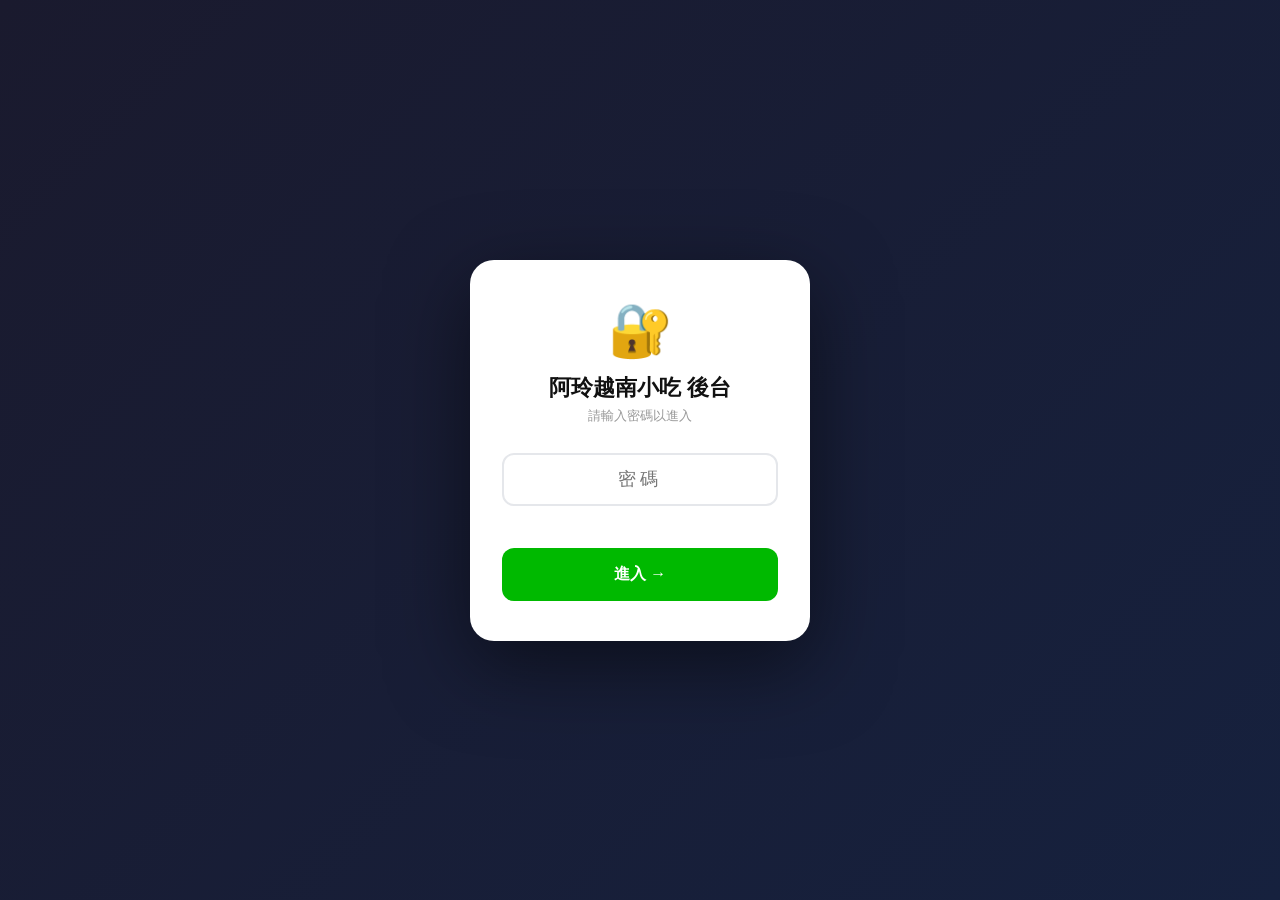
==== orders.html @ bf2a2c9a "Initial commit" ====
<!DOCTYPE html>
<html lang="zh-TW">

<head>
  <meta charset="UTF-8" />
  <meta name="viewport" content="width=device-width, initial-scale=1.0" />
  <title>阿玲越南小吃 Dashboard</title>
  <style>
    :root {
      --primary: #00b900;
      --brand-yellow: #ffcc00;
      --brand-red: #d32f2f;
      --bg: #f0f2f5;
      --card: #ffffff;
      --muted: #6b7280;
      --border: #e5e7eb;
    }

    * {
      box-sizing: border-box;
    }

    body {
      margin: 0;
      font-family: -apple-system, sans-serif;
      background: var(--bg);
    }

    .app {
      height: 100vh;
      display: flex;
      flex-direction: column;
    }

    .topbar {
      display: flex;
      align-items: center;
      justify-content: space-between;
      gap: 12px;
      padding: 14px 16px;
      background: var(--card);
      border-bottom: 1px solid #eee;
    }

    .brand {
      display: flex;
      align-items: baseline;
      gap: 10px;
    }

    .brand-title {
      font-weight: 1000;
      font-size: 22px;
    }

    .brand-sub {
      color: var(--muted);
      font-size: 15px;
      font-weight: 800;
    }

    .tabs {
      display: flex;
      gap: 10px;
      align-items: center;
    }

    .tab {
      border: 1px solid var(--border);
      background: #fff;
      padding: 12px 18px;
      border-radius: 999px;
      font-weight: 1000;
      cursor: pointer;
      font-size: 16px;
    }

    .tab.active {
      border-color: var(--primary);
      color: var(--primary);
      border-width: 2px;
    }

    .mini-btn {
      border: 1px solid var(--border);
      background: #fff;
      color: #111827;
      border-radius: 999px;
      padding: 10px 14px;
      font-size: 14px;
      font-weight: 1000;
      cursor: pointer;
      white-space: nowrap;
    }

    .status-pill {
      padding: 10px 14px;
      border-radius: 999px;
      background: #f3f4f6;
      font-size: 15px;
      color: #111827;
      white-space: nowrap;
      font-weight: 900;
    }

    .content {
      flex: 1;
      min-height: 0;
      padding: 14px 16px;
    }

    .split {
      display: grid;
      grid-template-columns: 1fr 1fr;
      gap: 14px;
      height: 100%;
    }

    .panel {
      background: var(--card);
      border: 1px solid #eee;
      border-radius: 16px;
      display: flex;
      flex-direction: column;
      min-height: 0;
      overflow: hidden;
    }

    .panel-header {
      padding: 16px 18px;
      border-bottom: 1px solid #eee;
      display: flex;
      justify-content: space-between;
      align-items: center;
    }

    .panel-title {
      font-weight: 1100;
      font-size: 20px;
    }

    .panel-sub {
      color: var(--muted);
      font-size: 14px;
      font-weight: 900;
      margin-top: 4px;
    }

    .panel-body {
      padding: 12px;
      overflow: auto;
      min-height: 0;
      display: flex;
      flex-direction: column;
      gap: 12px;
    }

    .badge {
      display: inline-flex;
      align-items: center;
      padding: 6px 12px;
      border-radius: 999px;
      font-size: 14px;
      font-weight: 1100;
      background: #f3f4f6;
      color: #111827;
    }

    .badge.new {
      background: rgba(211, 47, 47, 0.12);
      color: var(--brand-red);
    }

    .badge.wait {
      background: rgba(255, 204, 0, 0.18);
      color: #7a5a00;
    }

    .badge.done {
      background: rgba(0, 185, 0, 0.12);
      color: var(--primary);
    }

    .tile {
      border: 1px solid var(--border);
      border-radius: 16px;
      padding: 16px;
      display: grid;
      grid-template-columns: 1fr auto;
      gap: 14px;
      cursor: pointer;
      background: #fff;
    }

    .tile.new {
      border-color: rgba(211, 47, 47, 0.35);
      box-shadow: 0 0 0 3px rgba(211, 47, 47, 0.08) inset;
    }

    .tile-top {
      display: flex;
      flex-wrap: wrap;
      gap: 10px 12px;
      align-items: baseline;
    }

    .tile-customer {
      font-weight: 1100;
      font-size: 18px;
    }

    .tile-meta {
      color: var(--muted);
      font-size: 14px;
      font-weight: 900;
    }

    .tile-items {
      margin-top: 8px;
      color: #111827;
      font-size: 16px;
      line-height: 1.45;
      display: -webkit-box;
      -webkit-line-clamp: 2;
      -webkit-box-orient: vertical;
      overflow: hidden;
      white-space: pre-line;
    }

    .tile-actions {
      display: flex;
      flex-direction: column;
      gap: 10px;
      justify-content: center;
      min-width: 180px;
    }

    .btn {
      border: none;
      padding: 16px;
      border-radius: 14px;
      font-weight: 1100;
      font-size: 18px;
      cursor: pointer;
      transition: transform 0.05s ease, opacity 0.2s ease;
    }

    .btn:active {
      transform: scale(0.99);
    }

    .btn-primary {
      background: var(--primary);
      color: #fff;
    }

    .btn-yellow {
      background: var(--brand-yellow);
      color: #1f2937;
    }

    .btn-danger {
      background: var(--brand-red);
      color: #fff;
    }

    .btn-ghost {
      background: #f3f4f6;
      color: #111827;
    }

    .btn-block {
      width: 100%;
    }

    /* Fullscreen new order alert */
    .new-alert {
      position: fixed;
      inset: 0;
      z-index: 2000;
      display: none;
      align-items: center;
      justify-content: center;
      background: linear-gradient(135deg, rgba(211, 47, 47, 0.97), rgba(255, 204, 0, 0.92));
      padding: 20px;
      text-align: center;
    }

    .new-alert-box {
      width: min(680px, 96vw);
      background: rgba(255, 255, 255, 0.92);
      border: 2px solid rgba(255, 255, 255, 0.55);
      border-radius: 22px;
      padding: 22px;
      box-shadow: 0 20px 60px rgba(0, 0, 0, 0.3);
    }

    .new-alert-title {
      font-size: 34px;
      font-weight: 1200;
      margin: 0;
      color: #111827;
    }

    .new-alert-sub {
      margin-top: 10px;
      color: #111827;
      font-weight: 1000;
      font-size: 14px;
      opacity: 0.75;
    }

    .new-alert-actions {
      margin-top: 16px;
      display: grid;
      grid-template-columns: 1fr;
      gap: 10px;
    }

    /* Modal */
    .modal {
      display: none;
      position: fixed;
      inset: 0;
      background: rgba(0, 0, 0, 0.6);
      z-index: 2100;
      justify-content: center;
      align-items: center;
      padding: 20px;
    }

    .modal-content {
      background: #fff;
      border-radius: 20px;
      width: min(860px, 96vw);
      max-height: 88vh;
      overflow: auto;
      padding: 24px;
    }

    .modal-title {
      display: flex;
      justify-content: space-between;
      align-items: center;
      gap: 12px;
    }

    .modal-title h3 {
      margin: 0;
      font-weight: 1100;
      font-size: 28px;
    }

    .modal-close {
      cursor: pointer;
      font-weight: 1200;
      font-size: 26px;
      padding: 10px 18px;
      border-radius: 12px;
      background: #f3f4f6;
    }

    .detail-grid {
      display: grid;
      grid-template-columns: 1fr 1fr;
      gap: 14px;
      margin-top: 18px;
    }

    .detail-box {
      border: 1px solid var(--border);
      border-radius: 14px;
      padding: 16px;
      background: #fff;
    }

    .detail-label {
      color: var(--muted);
      font-size: 16px;
      font-weight: 1100;
    }

    .detail-value {
      margin-top: 10px;
      font-size: 24px;
      font-weight: 1100;
      color: #111827;
    }

    .mono {
      font-family: ui-monospace, SFMono-Regular, Menlo, Monaco, Consolas, "Liberation Mono", "Courier New", monospace;
      font-weight: 1000;
      font-size: 26px;
    }

    .detail-content {
      margin-top: 18px;
      border: 1px solid var(--border);
      border-radius: 16px;
      padding: 18px;
      background: #fff;
      white-space: pre-line;
      line-height: 1.6;
      font-size: 22px;
    }

    .detail-lines {
      display: flex;
      flex-direction: column;
      gap: 12px;
    }

    .detail-line {
      padding: 16px 16px;
      border: 1px solid rgba(229, 231, 235, 0.9);
      border-radius: 14px;
      background: #fff;
      white-space: pre-wrap;
      line-height: 1.6;
      font-size: 24px;
    }

    .detail-line.primary {
      border-color: rgba(0, 185, 0, 0.25);
      background: rgba(0, 185, 0, 0.05);
      font-weight: 1100;
    }

    .detail-line.sub {
      border-color: rgba(211, 47, 47, 0.18);
      background: rgba(211, 47, 47, 0.03);
      padding-left: 14px;
    }

    .modal-actions {
      margin-top: 12px;
      display: grid;
      grid-template-columns: 1fr 1fr 1fr;
      gap: 10px;
    }

    .modal-actions.two {
      grid-template-columns: 1fr 1fr;
    }

    .checkbox-grid {
      display: grid;
      grid-template-columns: repeat(3, 1fr);
      gap: 16px;
      margin-top: 16px;
    }

    .checkbox-label {
      display: flex;
      align-items: center;
      gap: 12px;
      font-size: 22px;
      cursor: pointer;
      color: #111827;
      font-weight: 1000;
    }

    .checkbox-label input {
      width: 32px;
      height: 32px;
      margin: 0;
      cursor: pointer;
      accent-color: var(--primary);
    }

    @media (max-width: 960px) {
      .split {
        grid-template-columns: 1fr;
      }

      .tile-actions {
        min-width: 140px;
      }
    }
  </style>
</head>

<body>

  <!-- ====== LOGIN OVERLAY ====== -->
  <div id="auth-overlay"
    style="display:none; position:fixed; inset:0; background:linear-gradient(135deg,#1a1a2e 0%,#16213e 100%); z-index:99999; align-items:center; justify-content:center;">
    <div
      style="background:#fff; border-radius:24px; padding:40px 32px; width:90%; max-width:340px; text-align:center; box-shadow:0 24px 80px rgba(0,0,0,0.5);">
      <div style="font-size:52px; margin-bottom:12px;">🔐</div>
      <div style="font-size:22px; font-weight:900; color:#111; margin-bottom:4px;">阿玲越南小吃 後台</div>
      <div style="font-size:13px; color:#999; margin-bottom:28px;">請輸入密碼以進入</div>
      <input type="password" id="auth-pw-input" placeholder="密碼"
        style="width:100%; padding:14px; border:2px solid #e5e7eb; border-radius:12px; font-size:18px; text-align:center; outline:none; font-family:inherit; box-sizing:border-box; letter-spacing:4px;"
        onkeydown="if(event.key==='Enter') doLogin()">
      <div id="auth-error" style="color:#d32f2f; font-size:13px; font-weight:800; margin-top:10px; min-height:18px;">
      </div>
      <button onclick="doLogin()" id="auth-login-btn"
        style="width:100%; margin-top:14px; background:var(--primary); color:white; border:none; padding:16px; border-radius:12px; font-size:16px; font-weight:900; cursor:pointer; transition:opacity 0.2s;">
        進入 →
      </button>
    </div>
  </div>

  <!-- ====== SETTINGS MODAL ====== -->
  <div id="settings-modal"
    style="display:none; position:fixed; inset:0; background:rgba(0,0,0,0.6); z-index:9998; align-items:center; justify-content:center;">
    <div
      style="background:#fff; border-radius:20px; padding:28px; width:90%; max-width:400px; box-shadow:0 12px 40px rgba(0,0,0,0.3);">
      <div style="display:flex; justify-content:space-between; align-items:center; margin-bottom:20px;">
        <span style="font-size:18px; font-weight:900;">⚙️ 設定</span>
        <span onclick="closeSettings()" style="cursor:pointer; font-size:22px; color:#999;">✕</span>
      </div>

      <!-- Change Password -->
      <div style="background:#f9fafb; border-radius:14px; padding:16px; margin-bottom:14px;">
        <div style="font-weight:900; font-size:15px; margin-bottom:12px;">🔑 更換密碼</div>
        <input type="password" id="chpw-current" placeholder="目前密碼"
          style="width:100%; padding:10px; border:1px solid #ddd; border-radius:8px; margin-bottom:8px; font-size:14px; box-sizing:border-box; font-family:inherit;">
        <input type="password" id="chpw-new" placeholder="新密碼"
          style="width:100%; padding:10px; border:1px solid #ddd; border-radius:8px; margin-bottom:8px; font-size:14px; box-sizing:border-box; font-family:inherit;">
        <input type="password" id="chpw-confirm" placeholder="確認新密碼"
          style="width:100%; padding:10px; border:1px solid #ddd; border-radius:8px; margin-bottom:8px; font-size:14px; box-sizing:border-box; font-family:inherit;">
        <div id="chpw-msg" style="font-size:13px; font-weight:800; min-height:16px; margin-bottom:8px;"></div>
        <button onclick="doChangePassword()"
          style="width:100%; padding:10px; background:var(--primary); color:#fff; border:none; border-radius:8px; font-weight:900; cursor:pointer; font-size:14px;">儲存新密碼</button>
      </div>

      <!-- Temp Link -->
      <div style="background:#f9fafb; border-radius:14px; padding:16px;">
        <div style="font-weight:900; font-size:15px; margin-bottom:12px;">🔗 生成臨時連結</div>
        <div style="display:flex; gap:8px; margin-bottom:8px;">
          <select id="templink-hours"
            style="flex:1; padding:10px; border:1px solid #ddd; border-radius:8px; font-size:14px; font-family:inherit;">
            <option value="2">2 小時</option>
            <option value="6">6 小時</option>
            <option value="24" selected>24 小時</option>
            <option value="72">3 天</option>
            <option value="168">7 天</option>
          </select>
          <button onclick="doCreateTempLink()"
            style="padding:10px 16px; background:#3b82f6; color:#fff; border:none; border-radius:8px; font-weight:900; cursor:pointer; font-size:14px;">生成</button>
        </div>
        <div id="templink-result"
          style="font-size:12px; word-break:break-all; background:#eff6ff; padding:10px; border-radius:8px; display:none;">
          <div style="font-weight:900; margin-bottom:4px; color:#1d4ed8;">临時連結（點擊復製）：</div>
          <div id="templink-url" style="color:#1e40af; cursor:pointer; text-decoration:underline;"
            onclick="copyTempLink()"></div>
          <div id="templink-expiry" style="color:#6b7280; margin-top:4px;"></div>
        </div>
      </div>

      <button onclick="doLogout()"
        style="width:100%; margin-top:14px; padding:10px; background:#fee2e2; color:#d32f2f; border:none; border-radius:10px; font-weight:900; cursor:pointer; font-size:14px;">🚪
        登出</button>
    </div>
  </div>
  <div class="app">
    <div class="topbar">
      <div class="brand">
        <div class="brand-title">🍱 阿玲越南小吃</div>
        <div class="brand-sub">Live orders</div>
      </div>
      <div class="tabs">
        <button class="tab active" id="tab-live" onclick="switchTab('live')">Live</button>
        <button class="tab" id="tab-history" onclick="switchTab('history')">歷史訂單</button>
        <button class="tab" id="tab-menu" onclick="switchTab('menu')" style="color: var(--brand-red);">菜單管理</button>
        <button class="mini-btn" onclick="testSound()">Test Sound</button>
        <button class="mini-btn" onclick="openSettings()" style="background:#f3f4f6;">⚙️</button>
      </div>
    </div>

    <div class="content" id="view-live">
      <div class="split">
        <div class="panel">
          <div class="panel-header">
            <div>
              <div class="panel-title">準備中</div>
              <div class="panel-sub">按取餐時間排序</div>
            </div>
            <div class="badge wait" id="count-left">0</div>
          </div>
          <div class="panel-body" id="list-left">
            <div style="text-align:center; padding: 22px; color:#999;">載入中...</div>
          </div>
        </div>

        <div class="panel">
          <div class="panel-header">
            <div>
              <div class="panel-title">待領取</div>
              <div class="panel-sub">已完成</div>
            </div>
            <div class="badge done" id="count-right">0</div>
          </div>
          <div class="panel-body" id="list-right">
            <div style="text-align:center; padding: 22px; color:#999;">無</div>
          </div>
        </div>
      </div>
    </div>

    <div class="content" id="view-history" style="display:none;">
      <div class="panel" style="height: 100%;">
        <div class="panel-header">
          <div>
            <div class="panel-title">歷史訂單</div>
            <div class="panel-sub">按日期</div>
          </div>
        </div>
        <div class="panel-body" id="list-history">
          <div style="text-align:center; padding: 22px; color:#999;">載入中...</div>
        </div>
      </div>
    </div>

    <!-- Menu Editor View -->
    <div class="content" id="view-menu" style="display:none;">
      <div class="split" style="grid-template-columns: 280px 1fr;">
        <div class="panel">
          <div class="panel-header">
            <div>
              <div class="panel-title">菜單分類</div>
              <div class="panel-sub">選擇以編輯價格</div>
            </div>
            <button class="mini-btn" onclick="loadMenuData()">重整</button>
          </div>
          <div class="panel-body" id="menu-categories" style="padding: 0; background: #fff;">
            <!-- Categories rendered here -->
          </div>
        </div>

        <div class="panel">
          <div class="panel-header">
            <div>
              <div class="panel-title" id="menu-editor-title">分類項目</div>
              <div class="panel-sub">編輯價格 (留白表示隱藏)</div>
            </div>
            <div>
              <button class="btn btn-yellow" style="padding: 8px 16px; font-size: 14px;" onclick="addNewMenuItem()">+
                新增項目</button>
              <button class="btn btn-primary" style="padding: 8px 16px; font-size: 14px; margin-left: 8px;"
                onclick="saveMenuData()">儲存變更</button>
            </div>
          </div>
          <div class="panel-body" id="menu-editor-body" style="background: #f9fafb;">
            <div style="text-align:center; padding: 22px; color:#999;">請先從左側選擇分類</div>
          </div>
        </div>
      </div>
    </div>
  </div>

  <!-- Fullscreen new order alert -->
  <div class="new-alert" id="new-alert">
    <div class="new-alert-box">
      <h1 class="new-alert-title" id="new-alert-title">1 單 新訂單</h1>
      <div class="new-alert-sub">點擊 “Review 訂單” 查看詳細並接單</div>
      <div class="new-alert-actions">
        <button class="btn btn-primary btn-block" onclick="reviewNextNewOrder()">Review 訂單</button>
        <button class="btn btn-ghost btn-block" onclick="dismissNewAlert()">稍後</button>
      </div>
    </div>
  </div>

  <!-- Review modal -->
  <div id="reviewModal" class="modal">
    <div class="modal-content">
      <div class="modal-title">
        <h3 style="display:flex; align-items:center;">Review 訂單</h3>
        <div class="modal-close" onclick="closeModal()">✕</div>
      </div>

      <div class="detail-grid">
        <div class="detail-box">
          <div class="detail-label">訂單 / Order</div>
          <div class="detail-value mono" id="review-order-key">-</div>
        </div>
        <div class="detail-box">
          <div class="detail-label">LINE 顧客 / Buyer</div>
          <div class="detail-value" id="review-customer">-</div>
        </div>
        <div class="detail-box">
          <div class="detail-label">取餐時間</div>
          <div class="detail-value" id="review-pickup">-</div>
        </div>
        <div class="detail-box">
          <div class="detail-label">剩餘時間</div>
          <div class="detail-value" id="review-eta" style="color: var(--brand-red);">-</div>
        </div>
        <div class="detail-box">
          <div class="detail-label">狀態</div>
          <div class="detail-value" id="review-status">-</div>
        </div>
      </div>

      <div class="detail-content" id="review-content">-</div>

      <div class="modal-actions" id="review-actions">
        <button class="btn btn-primary" onclick="reviewAccept(this)">接單</button>
        <button class="btn btn-yellow" onclick="reviewOpenChange()">需要更改</button>
        <button class="btn btn-danger" onclick="reviewOpenReject()">無法接單</button>
      </div>

      <div class="modal-actions" id="review-actions-accepted" style="display:none;">
        <button class="btn btn-primary" onclick="markReadyFromReview(this)">準備好了</button>
        <button class="btn btn-danger"
          onclick="if(confirm('您確定要取消此訂單嗎？不會通知客戶。')){ updateStatus(reviewingOrder.key, 'REJECTED', { reason: '取消並不回復客戶' }, this).then(() => closeModal()); }">取消訂單</button>
        <button class="btn btn-ghost" onclick="closeModal()">關閉</button>
      </div>

      <div class="modal-actions" id="review-actions-done" style="display:none;">
        <button class="btn btn-primary"
          onclick="updateStatus(reviewingOrder.key, 'PICKED_UP', {}, this).then(() => closeModal());">已取餐</button>
        <button class="btn btn-danger"
          onclick="if(confirm('您確定要取消此訂單嗎？不會通知客戶。')){ updateStatus(reviewingOrder.key, 'REJECTED', { reason: '取消並不回復客戶' }, this).then(() => closeModal()); }">取消訂單</button>
        <button class="btn btn-ghost" onclick="closeModal()">關閉</button>
      </div>

      <div class="modal-actions" id="review-actions-waiting" style="display:none;">
        <button class="btn btn-primary" onclick="reviewAccept(this)">接單</button>
        <button class="btn btn-danger" onclick="reviewForceCancel(this)">取消訂單</button>
        <button class="btn btn-ghost" onclick="closeModal()">關閉</button>
      </div>
    </div>
  </div>

  <!-- Change modal -->
  <div id="changeModal" class="modal">
    <div class="modal-content">
      <div class="modal-title">
        <h3>需要更改</h3>
        <div class="modal-close" onclick="closeModal()">✕</div>
      </div>
      <label style="display:block; margin-top: 10px; font-weight: 1100; font-size: 20px;">原因 / 建議:</label>
      <select id="change-reason"
        style="width:100%; padding: 16px; margin-top: 10px; border-radius: 12px; border: 1px solid var(--border); font-size: 22px;"
        onchange="onChangeReasonChange()">
        <option value="時間需調整">時間太趕，需延後</option>
        <option value="口味售完">該口味已售完</option>
      </select>
      <textarea id="change-note" rows="3" placeholder="建議時間 (例如: 11:00)"
        style="width:100%; padding: 16px; margin-top: 16px; border-radius: 12px; border: 1px solid var(--border); font-size: 22px;"></textarea>

      <div id="change-items-div" style="display: none;">
        <div style="margin-top: 16px; font-weight: 1000; font-size: 18px; margin-bottom: 12px;">選擇已售完或缺貨的品項 :</div>

        <div style="font-weight: 900; font-size: 16px; margin-bottom: 8px; color: #555;">🍞 麵包 / 餅皮</div>
        <div class="checkbox-grid" style="margin-top: 0; margin-bottom: 16px;">
          <label class="checkbox-label"><input type="checkbox" value="吐司" class="sold-item"> 吐司</label>
          <label class="checkbox-label"><input type="checkbox" value="漢堡" class="sold-item"> 漢堡</label>
          <label class="checkbox-label"><input type="checkbox" value="滿福堡" class="sold-item"> 滿福堡</label>
          <label class="checkbox-label"><input type="checkbox" value="乳酪堡" class="sold-item"> 乳酪堡</label>
          <label class="checkbox-label"><input type="checkbox" value="可頌" class="sold-item"> 可頌</label>
          <label class="checkbox-label"><input type="checkbox" value="厚片" class="sold-item"> 厚片</label>
          <label class="checkbox-label"><input type="checkbox" value="蛋餅" class="sold-item"> 蛋餅</label>
          <label class="checkbox-label"><input type="checkbox" value="蔥抓餅" class="sold-item"> 蔥抓餅</label>
        </div>

        <div style="font-weight: 900; font-size: 16px; margin-bottom: 8px; color: #555;">🥩 主食 / 肉類</div>
        <div class="checkbox-grid" style="margin-top: 0; margin-bottom: 16px;">
          <label class="checkbox-label"><input type="checkbox" value="煎蛋" class="sold-item"> 煎蛋</label>
          <label class="checkbox-label"><input type="checkbox" value="火腿" class="sold-item"> 火腿</label>
          <label class="checkbox-label"><input type="checkbox" value="香雞" class="sold-item"> 香雞</label>
          <label class="checkbox-label"><input type="checkbox" value="培根" class="sold-item"> 培根</label>
          <label class="checkbox-label"><input type="checkbox" value="豬排" class="sold-item"> 豬排</label>
          <label class="checkbox-label"><input type="checkbox" value="厚牛" class="sold-item"> 厚牛</label>
          <label class="checkbox-label"><input type="checkbox" value="卡拉雞" class="sold-item"> 卡拉雞</label>
        </div>

        <div style="font-weight: 900; font-size: 16px; margin-bottom: 8px; color: #555;">🍝 麵類 / 飯類 / 沙拉</div>
        <div class="checkbox-grid" style="margin-top: 0; margin-bottom: 16px;">
          <label class="checkbox-label"><input type="checkbox" value="義大利麵" class="sold-item"> 義大利麵</label>
          <label class="checkbox-label"><input type="checkbox" value="燉飯" class="sold-item"> 燉飯</label>
          <label class="checkbox-label"><input type="checkbox" value="蛋包飯" class="sold-item"> 蛋包飯</label>
          <label class="checkbox-label"><input type="checkbox" value="炒泡麵" class="sold-item"> 炒泡麵</label>
          <label class="checkbox-label"><input type="checkbox" value="沙拉" class="sold-item"> 沙拉</label>
          <label class="checkbox-label"><input type="checkbox" value="鬆餅" class="sold-item"> 鬆餅</label>
        </div>

        <div style="font-weight: 900; font-size: 16px; margin-bottom: 8px; color: #555;">🥤 飲品 & 加料</div>
        <div class="checkbox-grid" style="margin-top: 0;">
          <label class="checkbox-label"><input type="checkbox" value="起司" class="sold-item"> 起司</label>
          <label class="checkbox-label"><input type="checkbox" value="豆漿" class="sold-item"> 豆漿</label>
          <label class="checkbox-label"><input type="checkbox" value="紅茶" class="sold-item"> 紅茶</label>
          <label class="checkbox-label"><input type="checkbox" value="咖啡" class="sold-item"> 咖啡</label>
          <label class="checkbox-label"><input type="checkbox" value="奶茶" class="sold-item"> 奶茶</label>
          <label class="checkbox-label"><input type="checkbox" value="果醬" class="sold-item"> 果醬</label>
        </div>
      </div>

      <div class="modal-actions two" style="margin-top: 16px;">
        <button class="btn btn-yellow" onclick="confirmAction('CHANGE', this)">傳送建議</button>
        <button class="btn btn-ghost" onclick="closeModal()">取消</button>
      </div>
    </div>
  </div>

  <!-- Reject modal -->
  <div id="rejectModal" class="modal">
    <div class="modal-content">
      <div class="modal-title">
        <h3>無法接單</h3>
        <div class="modal-close" onclick="closeModal()">✕</div>
      </div>
      <select id="reject-reason"
        style="width:100%; padding: 16px; margin-top: 16px; border-radius: 12px; border: 1px solid var(--border); font-size: 22px;">
        <option value="今日已售完">今日已售完</option>
        <option value="訂單過多">訂單過多，暫不接單</option>
        <option value="已過營業時間">已過營業時間</option>
        <option value="取消並不回復客戶">取消並不回復客戶</option>
      </select>
      <div class="modal-actions two">
        <button class="btn btn-danger" onclick="confirmAction('REJECT', this)">確認拒絕</button>
        <button class="btn btn-ghost" onclick="closeModal()">取消</button>
      </div>
    </div>
  </div>

  <script>
    const WORKER_BASE = "https://alinh.thuanmnc.workers.dev";

    // ====== AUTH ======
    async function checkAuth() {
      const overlay = document.getElementById("auth-overlay");
      const errEl = document.getElementById("auth-error");
      overlay.style.display = "flex";

      // 1. Check URL temp token
      const urlParams = new URLSearchParams(window.location.search);
      const token = urlParams.get("t");
      if (token) {
        try {
          const res = await fetch(`${WORKER_BASE}/api/auth/templink?t=${encodeURIComponent(token)}&_t=${Date.now()}`);
          const data = await res.json();
          if (data.ok) {
            grantAccess();
            return;
          } else {
            // Link expired or invalid - FORCE LOGOUT
            sessionStorage.removeItem("brunch_auth");
            errEl.innerText = "此臨時連結已過期或無效";
            setTimeout(() => document.getElementById("auth-pw-input").focus(), 100);
            return;
          }
        } catch (e) {
          console.error("Auth check failed", e);
        }
      }

      // 2. Check sessionStorage (already logged in this tab)
      if (sessionStorage.getItem("brunch_auth") === "1") {
        grantAccess();
        return;
      }

      // Show login overlay
      setTimeout(() => document.getElementById("auth-pw-input").focus(), 100);
    }

    function grantAccess() {
      sessionStorage.setItem("brunch_auth", "1");
      const overlay = document.getElementById("auth-overlay");
      overlay.style.display = "none";
    }

    async function doLogin() {
      const pw = document.getElementById("auth-pw-input").value;
      const errEl = document.getElementById("auth-error");
      const btn = document.getElementById("auth-login-btn");
      if (!pw) { errEl.innerText = "請輸入密碼"; return; }
      btn.innerText = "驗證中..."; btn.disabled = true;
      try {
        const res = await fetch(`${WORKER_BASE}/api/auth`, {
          method: "POST", headers: { "Content-Type": "application/json" },
          body: JSON.stringify({ password: pw })
        });
        const data = await res.json();
        if (data.ok) { grantAccess(); }
        else { errEl.innerText = "密碼錯誤，請重試"; document.getElementById("auth-pw-input").value = ""; }
      } catch (e) { errEl.innerText = "網路錯誤，請重試"; }
      btn.innerText = "進入 →"; btn.disabled = false;
    }

    function doLogout() {
      sessionStorage.removeItem("brunch_auth");
      window.location.reload();
    }

    function openSettings() {
      const m = document.getElementById("settings-modal");
      m.style.display = "flex";
      // Reset fields
      ["chpw-current", "chpw-new", "chpw-confirm"].forEach(id => document.getElementById(id).value = "");
      document.getElementById("chpw-msg").innerText = "";
      document.getElementById("templink-result").style.display = "none";
    }
    function closeSettings() { document.getElementById("settings-modal").style.display = "none"; }

    async function doChangePassword() {
      const current = document.getElementById("chpw-current").value;
      const newPw = document.getElementById("chpw-new").value;
      const confirm = document.getElementById("chpw-confirm").value;
      const msg = document.getElementById("chpw-msg");
      if (!current || !newPw) { msg.style.color = "#d32f2f"; msg.innerText = "請填寫所有欄位"; return; }
      if (newPw !== confirm) { msg.style.color = "#d32f2f"; msg.innerText = "新密碼不一致"; return; }
      if (newPw.length < 4) { msg.style.color = "#d32f2f"; msg.innerText = "密碼至少4碼"; return; }
      try {
        const res = await fetch(`${WORKER_BASE}/api/auth/change`, {
          method: "POST", headers: { "Content-Type": "application/json" },
          body: JSON.stringify({ current, newPassword: newPw })
        });
        const data = await res.json();
        if (data.ok) { msg.style.color = "#00b900"; msg.innerText = "密碼已更新！"; }
        else { msg.style.color = "#d32f2f"; msg.innerText = data.error || "失敗"; }
      } catch (e) { msg.style.color = "#d32f2f"; msg.innerText = "網路錯誤"; }
    }

    let _tempLinkPw = null;
    async function doCreateTempLink() {
      // Re-use the session to get password - ask for it once
      const pw = prompt("請輸入目前密碼以生成臨時連結：");
      if (!pw) return;
      const hours = parseInt(document.getElementById("templink-hours").value);
      try {
        const res = await fetch(`${WORKER_BASE}/api/auth/templink`, {
          method: "POST", headers: { "Content-Type": "application/json" },
          body: JSON.stringify({ password: pw, hours })
        });
        const data = await res.json();
        if (!data.ok) { alert("密碼錯誤"); return; }
        const url = `${window.location.origin}${window.location.pathname}?t=${data.token}`;
        document.getElementById("templink-url").innerText = url;
        const expiry = new Date(Date.now() + data.hours * 3600000);
        document.getElementById("templink-expiry").innerText = `有效至：${expiry.toLocaleString("zh-TW")}`;
        document.getElementById("templink-result").style.display = "block";
      } catch (e) { alert("生成失敗"); }
    }

    function copyTempLink() {
      const url = document.getElementById("templink-url").innerText;
      navigator.clipboard.writeText(url).then(() => alert("已復製連結！"));
    }

    // Run auth check on page load
    checkAuth();


    let latestOrders = [];
    let pendingNewOrders = [];
    let reviewingOrder = null;
    let currentOrderKey = null;
    let activeTab = "live";
    let newAlertSnoozeUntilMs = 0;
    let snoozedNewOrderKeys = new Set();
    let localOverrides = {};
    const historyExpandedDates = new Set(); // persists toggle state across re-renders
    let historyInitialized = false;

    const knownOrderKeys = new Set();
    const processingKeys = new Set();
    let isFirstLoad = true;
    let soundUnlocked = false;
    let audioCtx = null;
    let alarmIntervalId = null;
    let alarmTimeoutIds = [];

    // Unlock audio after a user gesture (Chrome autoplay policy)
    async function unlockSound() {
      soundUnlocked = true;
      try {
        const AudioContextCtor = window.AudioContext || window.webkitAudioContext;
        if (!AudioContextCtor) return;
        if (!audioCtx) audioCtx = new AudioContextCtor();
        if (audioCtx.state === "suspended") await audioCtx.resume();
      } catch (e) {
        console.error("unlockSound failed:", e);
      }
    }
    document.addEventListener("click", unlockSound, { once: true });
    document.addEventListener("touchstart", unlockSound, { once: true });
    document.addEventListener("keydown", unlockSound, { once: true });

    function escapeHtml(s) {
      return String(s !== null && s !== undefined ? s : "")
        .replace(/&/g, "&amp;")
        .replace(/</g, "&lt;")
        .replace(/>/g, "&gt;")
        .replace(/"/g, "&quot;")
        .replace(/'/g, "&#039;");
    }

    function parsePickupTimeMs(timeStr) {
      if (!timeStr || typeof timeStr !== "string") return NaN;
      const m = timeStr.match(/^(\d{4}-\d{2}-\d{2})\s+(\d{2}:\d{2})/);
      if (!m) return NaN;
      const iso = `${m[1]}T${m[2]}:00`;
      const ms = new Date(iso).getTime();
      return Number.isNaN(ms) ? NaN : ms;
    }

    function sortByPickupTimeAsc(a, b) {
      const at = parsePickupTimeMs(a && a.time);
      const bt = parsePickupTimeMs(b && b.time);
      if (Number.isNaN(at) || Number.isNaN(bt)) return ((a && a.createdAt) || 0) - ((b && b.createdAt) || 0);
      return at - bt;
    }

    function formatEta(timeStr) {
      const target = parsePickupTimeMs(timeStr);
      if (Number.isNaN(target)) return "-";
      const diffMs = target - Date.now();
      const diffMin = Math.round(diffMs / 60000);
      if (diffMin <= 0) return `已到 / ${Math.abs(diffMin)} 分鐘前`;
      if (diffMin < 60) return `剩 ${diffMin} 分鐘`;
      const h = Math.floor(diffMin / 60);
      const m = diffMin % 60;
      return `剩 ${h} 小時 ${m} 分`;
    }

    function shortItems(content) {
      if (!content) return "";
      const lines = String(content).split("\n").map(s => s.trim()).filter(Boolean);
      return lines.slice(0, 6).join("\n");
    }

    function switchTab(tab) {
      activeTab = tab;
      document.getElementById("tab-live").classList.toggle("active", tab === "live");
      document.getElementById("tab-history").classList.toggle("active", tab === "history");
      document.getElementById("tab-menu").classList.toggle("active", tab === "menu");
      document.getElementById("view-live").style.display = tab === "live" ? "block" : "none";
      document.getElementById("view-history").style.display = tab === "history" ? "block" : "none";
      document.getElementById("view-menu").style.display = tab === "menu" ? "block" : "none";

      if (tab === "menu" && !currentMenuData) {
        loadMenuData();
      } else if (tab !== "menu") {
        renderAll();
      }
    }

    // --- Dynamic Menu Editor Logic ---
    let currentMenuData = null;
    let activeCategoryIndex = -1;

    async function loadMenuData() {
      try {
        const res = await fetch(`${WORKER_BASE}/api/menu?_t=${Date.now()}`);
        if (!res.ok) throw new Error("Failed to load");
        currentMenuData = await res.json();
        renderMenuCategories();
        if (activeCategoryIndex >= 0) {
          renderMenuCategoryEditor(activeCategoryIndex);
        } else {
          document.getElementById('menu-editor-body').innerHTML = '<div style="text-align:center; padding: 22px; color:#999;">請先從左側選擇分類</div>';
          document.getElementById('menu-editor-title').innerText = '分類項目';
        }
      } catch (e) {
        alert("無法載入菜單資料：" + e.message);
      }
    }

    function renderMenuCategories() {
      const container = document.getElementById("menu-categories");
      container.innerHTML = "";
      if (!currentMenuData || !Array.isArray(currentMenuData)) return;

      currentMenuData.forEach((cat, index) => {
        const div = document.createElement("div");
        div.style.cssText = `
          padding: 16px; border-bottom: 1px solid #eee; cursor: pointer; font-weight: 1000; font-size: 18px;
          background: ${activeCategoryIndex === index ? '#f3f4f6' : '#fff'};
          border-left: 4px solid ${activeCategoryIndex === index ? 'var(--brand-red)' : 'transparent'};
          display: flex; justify-content: space-between; align-items: center;
        `;
        div.innerHTML = `
          <span>${escapeHtml(cat.title)}</span>
          <span style="font-size: 14px; font-weight: 900; color: var(--muted);">${cat.items.length} 項目</span>
        `;
        div.onclick = () => {
          activeCategoryIndex = index;
          renderMenuCategories();
          renderMenuCategoryEditor(index);
        };
        container.appendChild(div);
      });
    }

    function renderMenuCategoryEditor(index) {
      if (!currentMenuData || !currentMenuData[index]) return;
      const cat = currentMenuData[index];
      document.getElementById("menu-editor-title").innerText = cat.title + " (全部 " + cat.items.length + " 項)";

      const container = document.getElementById("menu-editor-body");
      container.innerHTML = "";

      let draggedItemIndex = null;

      cat.items.forEach((item, iIdx) => {
        const row = document.createElement("div");
        row.style.cssText = "background: #fff; border: 1px solid var(--border); border-radius: 12px; padding: 14px; margin-bottom: 12px; display: flex; flex-direction: column; gap: 10px; transition: opacity 0.2s; cursor: grab;";
        row.draggable = true;

        row.addEventListener("dragstart", (e) => {
          draggedItemIndex = iIdx;
          e.dataTransfer.effectAllowed = "move";
          setTimeout(() => row.style.opacity = "0.4", 0);
        });
        row.addEventListener("dragend", (e) => {
          row.style.opacity = "1";
        });
        row.addEventListener("dragover", (e) => {
          e.preventDefault();
          row.style.border = "2px dashed var(--primary)";
        });
        row.addEventListener("dragleave", (e) => {
          row.style.border = "1px solid var(--border)";
        });
        row.addEventListener("drop", (e) => {
          e.preventDefault();
          row.style.border = "1px solid var(--border)";
          if (draggedItemIndex !== null && draggedItemIndex !== iIdx) {
            syncMenuDataFromDOM();
            let arr = currentMenuData[index].items;
            const movedItem = arr.splice(draggedItemIndex, 1)[0];
            arr.splice(iIdx, 0, movedItem);
            renderMenuCategoryEditor(index);
          }
        });

        let priceInputsHtml = '';
        if (item.prices) {
          // Uses pricing array
          let descriptors = cat.sizes || cat.sauces || [];
          if (descriptors.length === 0) descriptors = item.prices.map((_, i) => "價格" + (i + 1));

          priceInputsHtml = `<div style="display:flex; gap: 8px; flex-wrap: wrap;">`;
          for (let i = 0; i < item.prices.length; i++) {
            const pVal = item.prices[i] !== null && item.prices[i] !== undefined ? item.prices[i] : "";
            const dLabel = descriptors[i] || "";
            priceInputsHtml += `<label style="display:flex; flex-direction:column; font-weight: 800; font-size:14px; color:#555;">
                  ${dLabel}
                  <input type="number" data-cidx="${index}" data-iidx="${iIdx}" data-pidx="${i}" value="${pVal}" placeholder="不販售" style="padding: 8px; width: 80px; border-radius: 8px; border: 1px solid #ccc; font-weight:800; font-family:inherit;">
                </label>`;
          }
          priceInputsHtml += `</div>`;
        } else {
          // Single price
          const pVal = item.price !== null && item.price !== undefined ? item.price : "";
          priceInputsHtml = `<label style="display:flex; flex-direction:column; font-weight: 800; font-size:14px; color:#555;">
              單價
              <input type="number" data-cidx="${index}" data-iidx="${iIdx}" value="${pVal}" placeholder="不販售" style="padding: 8px; width: 100px; border-radius: 8px; border: 1px solid #ccc; font-weight:800; font-family:inherit;">
            </label>`;
        }

        row.innerHTML = `
          <div style="display:flex; justify-content: space-between; align-items: center;">
            <div style="display:flex; align-items: center; gap: 8px;">
              <div style="color: #ccc; font-size: 24px; cursor: grab;">☰</div>
              <input type="text" value="${escapeHtml(item.name)}" data-name-cidx="${index}" data-name-iidx="${iIdx}" style="font-size: 18px; font-weight: 1000; color: #111; padding: 8px; border: 1px solid #ccc; border-radius: 8px; flex: 1; max-width: 250px;">
            </div>
            <button class="btn btn-ghost" style="padding: 6px 12px; color: var(--brand-red); font-size:14px;" onclick="removeMenuItem(${index}, ${iIdx})">刪除</button>
          </div>
          ${priceInputsHtml}
        `;
        container.appendChild(row);
      });
    }

    function removeMenuItem(cIdx, iIdx) {
      if (confirm("確定要刪除這個項目嗎?")) {
        currentMenuData[cIdx].items.splice(iIdx, 1);
        renderMenuCategoryEditor(cIdx);
      }
    }

    function addNewMenuItem() {
      if (activeCategoryIndex < 0 || !currentMenuData) return;
      syncMenuDataFromDOM(); // Sync first so we don't lose data on re-render
      const cat = currentMenuData[activeCategoryIndex];
      let newItem = { name: "新項目" };

      // Determine shape based on existing items
      if (cat.items.length > 0 && cat.items[0].prices) {
        newItem.prices = new Array(cat.items[0].prices.length).fill(null);
      } else {
        newItem.price = 0;
      }

      cat.items.unshift(newItem); // Add to the TOP instead of bottom
      renderMenuCategoryEditor(activeCategoryIndex);
    }

    function syncMenuDataFromDOM() {
      document.querySelectorAll('#menu-editor-body input[data-name-cidx]').forEach(inp => {
        const cIdx = parseInt(inp.getAttribute('data-name-cidx'));
        const iIdx = parseInt(inp.getAttribute('data-name-iidx'));
        currentMenuData[cIdx].items[iIdx].name = inp.value;
      });

      document.querySelectorAll('#menu-editor-body input[data-cidx]').forEach(inp => {
        const cIdx = parseInt(inp.getAttribute('data-cidx'));
        const iIdx = parseInt(inp.getAttribute('data-iidx'));
        const pIdxStr = inp.getAttribute('data-pidx');
        const val = inp.value.trim() === "" ? null : parseFloat(inp.value);

        if (pIdxStr !== null && pIdxStr !== undefined) {
          currentMenuData[cIdx].items[iIdx].prices[parseInt(pIdxStr)] = val;
        } else {
          currentMenuData[cIdx].items[iIdx].price = val;
        }
      });
    }

    async function saveMenuData() {
      if (!currentMenuData) return;
      if (!confirm("確定要儲存所有變更嗎？這會直接實時影響顧客端點餐頁面。")) return;

      syncMenuDataFromDOM();

      const btn = document.querySelector("#view-menu .panel-header .btn-primary");
      const oldText = btn.innerText;
      btn.innerText = "儲存中...";
      btn.disabled = true;

      try {
        const res = await fetch(`${WORKER_BASE}/api/menu`, {
          method: "POST",
          headers: { "Content-Type": "application/json" },
          body: JSON.stringify(currentMenuData)
        });
        if (!res.ok) throw new Error("API returned " + res.status);
        alert("儲存成功！");
        renderMenuCategories();
      } catch (e) {
        alert("儲存失敗：" + e.message);
      } finally {
        btn.innerText = oldText;
        btn.disabled = false;
      }
    }

    async function fetchOrders() {
      try {
        const response = await fetch(`${WORKER_BASE}/api/orders?_t=${Date.now()}`, { cache: "no-store" });
        if (!response.ok) throw new Error(`fetch failed: ${response.status}`);
        let orders = await response.json();
        if (!Array.isArray(orders)) orders = [];

        // Deduplicate
        const uniqueMap = new Map();
        orders.forEach(o => { if (o && o.key) uniqueMap.set(o.key, o); });
        latestOrders = Array.from(uniqueMap.values());

        // New arrivals => sound
        const newArrivals = latestOrders.filter(o => o && o.key && !knownOrderKeys.has(o.key));
        newArrivals.forEach(o => { if (o && o.key) knownOrderKeys.add(o.key); });

        // NEW orders => fullscreen alert
        pendingNewOrders = latestOrders.filter(o => o && o.status === "NEW").slice().sort(sortByPickupTimeAsc);
        if (!isFirstLoad && newArrivals.length > 0 && pendingNewOrders.length > 0) {
          startContinuousAlarm();
        }
        isFirstLoad = false;
        updateNewAlert();

        renderAll();
      } catch (e) {
        console.error(e);
        document.getElementById("list-left").innerHTML = `<div style="text-align:center; padding: 22px; color:#d32f2f;">無法載入: ${escapeHtml((e && e.message) || e)}</div>`;
        document.getElementById("list-right").innerHTML = `<div style="text-align:center; padding: 22px; color:#d32f2f;">無法載入</div>`;
        document.getElementById("list-history").innerHTML = `<div style="text-align:center; padding: 22px; color:#d32f2f;">無法載入</div>`;
      }
    }

    function renderAll() {
      if (!Array.isArray(latestOrders)) return;

      // Filter/Apply local overrides (ignore server data if override is < 15s old)
      const now = Date.now();
      const currentOrders = latestOrders.map(o => {
        const override = localOverrides[o.key];
        if (override && (now - override.time < 15000)) {
          return { ...o, status: override.status };
        }
        // Cleanup old overrides
        if (override && (now - override.time >= 15000)) {
          delete localOverrides[o.key];
        }
        return o;
      });

      const leftOrders = currentOrders
        .filter(o => o && (o.status === "NEW" || o.status === "ACCEPTED" || o.status === "WAITING_CUSTOMER_CHANGE" || o.status === "WAITING_CUSTOMER_REJECT"))
        .slice()
        .sort(sortByPickupTimeAsc);

      const rightOrders = currentOrders
        .filter(o => o && o.status === "DONE")
        .slice()
        .sort(sortByPickupTimeAsc);

      const historyOrders = currentOrders
        .filter(o => o && ["PICKED_UP", "REJECTED"].includes(o.status))
        .slice()
        .sort((a, b) => ((b && b.createdAt) || 0) - ((a && a.createdAt) || 0));

      document.getElementById("count-left").innerText = String(leftOrders.length);
      document.getElementById("count-right").innerText = String(rightOrders.length);

      if (activeTab === "live") {
        renderListLeft(leftOrders);
        renderListRight(rightOrders);
      } else {
        renderHistory(historyOrders);
      }
    }

    function renderListLeft(orders) {
      const container = document.getElementById("list-left");
      container.innerHTML = "";
      if (orders.length === 0) {
        container.innerHTML = `<div style="text-align:center; padding: 22px; color:#999;">無</div>`;
        return;
      }

      orders.forEach(order => {
        const isNew = order.status === "NEW";
        const eta = formatEta(order.time);

        const tile = document.createElement("div");
        tile.className = `tile ${isNew ? "new" : ""}`;
        tile.onclick = () => openReview(order.key);

        let badge = "";
        let rightActions = "";

        if (isNew) {
          badge = `<span class="badge new">NEW</span>`;
          rightActions = `<button class="btn btn-ghost btn-block" onclick="event.stopPropagation(); openReview('${escapeHtml(order.key)}')">Review</button>`;
        } else if (order.status === "ACCEPTED") {
          badge = `<span class="badge wait">DOING</span>`;
          rightActions = `<button class="btn btn-primary btn-block" onclick="event.stopPropagation(); updateStatus('${escapeHtml(order.key)}','DONE', {}, this)">準備完成</button>`;
        } else {
          badge = `<span class="badge wait" style="background:#e5e7eb; color:#4b5563;">等客戶確認</span>`;
          rightActions = `<button class="btn btn-block" style="background:#f3f4f6; color:#9ca3af; cursor:not-allowed;" disabled>等待回覆</button>`;
        }

        tile.innerHTML = `
          <div>
            <div class="tile-top">
              <span class="tile-customer">${escapeHtml(order.customer || "客戶")}</span>
              ${badge}
              <span class="tile-meta">#${escapeHtml(order.key)}</span>
            </div>
            <div class="tile-top" style="margin-top: 6px;">
              <span class="tile-meta">取餐: ${escapeHtml(order.time || "-")}</span>
              <span class="tile-meta" style="color: var(--brand-red); font-weight: 1100;">${escapeHtml(eta)}</span>
            </div>
            <div class="tile-items">${escapeHtml(shortItems(order.content))}</div>
          </div>
          <div class="tile-actions">
            ${rightActions}
          </div>
        `;

        container.appendChild(tile);
      });
    }

    function renderListRight(orders) {
      const container = document.getElementById("list-right");
      container.innerHTML = "";
      if (orders.length === 0) {
        container.innerHTML = `<div style="text-align:center; padding: 22px; color:#999;">無</div>`;
        return;
      }

      orders.forEach(order => {
        const eta = formatEta(order.time);
        const tile = document.createElement("div");
        tile.className = "tile";
        tile.onclick = () => openReview(order.key);

        tile.innerHTML = `
          <div>
            <div class="tile-top">
              <span class="tile-customer">${escapeHtml(order.customer || "客戶")}</span>
              <span class="badge done">READY</span>
              <span class="tile-meta">#${escapeHtml(order.key)}</span>
            </div>
            <div class="tile-top" style="margin-top: 6px;">
              <span class="tile-meta">取餐: ${escapeHtml(order.time || "-")}</span>
              <span class="tile-meta" style="color: var(--brand-red); font-weight: 1100;">${escapeHtml(eta)}</span>
            </div>
            <div class="tile-items">${escapeHtml(shortItems(order.content))}</div>
          </div>
          <div class="tile-actions">
            <button class="btn btn-yellow btn-block" onclick="event.stopPropagation(); updateStatus('${escapeHtml(order.key)}','PICKED_UP', {}, this)">已取餐</button>
          </div>
        `;
        container.appendChild(tile);
      });
    }

    function groupByDate(orders) {
      const map = new Map();
      orders.forEach(o => {
        let d = "Unknown";
        if (o.createdAt) {
          const dt = new Date(o.createdAt);
          const nowTaiwan = new Date(dt.getTime() + 8 * 3600000);
          const yyyy = nowTaiwan.getUTCFullYear();
          const mm = String(nowTaiwan.getUTCMonth() + 1).padStart(2, "0");
          const dd = String(nowTaiwan.getUTCDate()).padStart(2, "0");
          d = `${yyyy}-${mm}-${dd}`;
        } else if (o && o.time && typeof o.time === "string" && o.time.match(/^\d{4}-\d{2}-\d{2}/)) {
          d = o.time.slice(0, 10);
        }
        if (!map.has(d)) map.set(d, []);
        map.get(d).push(o);
      });
      return map;
    }

    function renderHistory(orders) {
      const container = document.getElementById("list-history");
      container.innerHTML = "";
      if (orders.length === 0) {
        container.innerHTML = `<div style="text-align:center; padding: 22px; color:#999;">歷史訂單無</div>`;
        return;
      }

      const grouped = groupByDate(orders);
      const sortedDates = Array.from(grouped.keys()).sort((a, b) => b.localeCompare(a));

      // On first render, auto-expand the latest date only
      if (!historyInitialized && sortedDates.length > 0) {
        historyExpandedDates.add(sortedDates[0]);
        historyInitialized = true;
      }

      sortedDates.forEach((date, dateIdx) => {
        let items = grouped.get(date);
        items.sort((a, b) => {
          const timeA = a.pickedUpAt || a.createdAt || 0;
          const timeB = b.pickedUpAt || b.createdAt || 0;
          return timeB - timeA;
        });

        const isLatest = dateIdx === 0;
        const isExpanded = historyExpandedDates.has(date);
        const totalOrders = items.length;
        const revenue = items.reduce((sum, o) => sum + (parseInt(o.total) || 0), 0);

        // --- Collapsible date header ---
        const headerRow = document.createElement("div");
        headerRow.style.cssText = `
          display:flex; align-items:center; justify-content:space-between;
          padding:12px 14px; margin-bottom:6px; border-radius:12px;
          background:#f3f4f6;
          cursor:pointer; user-select:none;
        `;
        headerRow.innerHTML = `
          <div style="display:flex; align-items:center; gap:10px; flex-wrap:wrap;">
            <span style="font-size:17px; font-weight:900; color:#111;">${escapeHtml(date)}</span>
            <span style="font-size:13px; font-weight:800; background:rgba(0,0,0,0.1); padding:2px 8px; border-radius:99px;">${totalOrders} 單</span>
            ${revenue > 0 ? `<span style="font-size:13px; font-weight:900; color:var(--brand-red);">營收 $${revenue}</span>` : ''}
          </div>
          <span class="toggle-icon" style="font-size:18px; line-height:1;">${isExpanded ? '▲' : '▼'}</span>
        `;
        container.appendChild(headerRow);

        // --- Order tiles for this date ---
        const listWrap = document.createElement("div");
        listWrap.style.display = isExpanded ? "block" : "none";

        items.forEach(order => {
          const tile = document.createElement("div");
          tile.className = "tile";
          tile.onclick = () => openReview(order.key);
          const badge = order.status === "PICKED_UP"
            ? `<span class="badge done">PICKED</span>`
            : `<span class="badge" style="background:#fee2e2;color:#b91c1c;">${escapeHtml(order.status)}</span>`;

          tile.innerHTML = `
            <div style="flex:1; min-width:0;">
              <div class="tile-top">
                <span class="tile-customer">${escapeHtml(order.customer || "客戶")}</span>
                ${badge}
                <span class="tile-meta">#${escapeHtml(order.key)}</span>
              </div>
              <div style="display:flex; gap:12px; margin-top:4px;">
                <span class="tile-meta">取餐: ${escapeHtml(order.time || "-")}</span>
                ${order.total ? `<span class="tile-meta" style="color:var(--primary); font-weight:900;">$${order.total}</span>` : ''}
              </div>
              <div class="tile-items">${escapeHtml(shortItems(order.content))}</div>
            </div>
            <div class="tile-actions">
              <button class="btn btn-ghost btn-block" onclick="event.stopPropagation(); openReview('${escapeHtml(order.key)}')">查看</button>
            </div>
          `;
          listWrap.appendChild(tile);
        });

        container.appendChild(listWrap);

        headerRow.addEventListener("click", () => {
          const isOpen = listWrap.style.display !== "none";
          listWrap.style.display = isOpen ? "none" : "block";
          headerRow.querySelector(".toggle-icon").textContent = isOpen ? "▼" : "▲";
          // Persist toggle state so re-render doesn't reset it
          if (isOpen) {
            historyExpandedDates.delete(date);
          } else {
            historyExpandedDates.add(date);
          }
        });
      });
    }

    function updateNewAlert() {
      const count = pendingNewOrders.length;
      const alertEl = document.getElementById("new-alert");
      const titleEl = document.getElementById("new-alert-title");

      if (count <= 0) {
        alertEl.style.display = "none";
        newAlertSnoozeUntilMs = 0;
        snoozedNewOrderKeys = new Set();
        stopContinuousAlarm();
        return;
      }

      // Kiểm tra xem có BẤT KỲ bảng nào liên quan đến Review đang mở không
      const isReviewing =
        document.getElementById("reviewModal").style.display === "flex" ||
        document.getElementById("changeModal").style.display === "flex" ||
        document.getElementById("rejectModal").style.display === "flex";

      if (Date.now() < newAlertSnoozeUntilMs || isReviewing) {
        const hasBrandNew = pendingNewOrders.some(o => o && o.key && !snoozedNewOrderKeys.has(o.key));
        if (!hasBrandNew) {
          alertEl.style.display = "none";
          stopContinuousAlarm();
          return;
        }
      }
      titleEl.innerText = `${count} 單 新訂單`;
      alertEl.style.display = "flex";
      startContinuousAlarm();
    }

    function dismissNewAlert() {
      newAlertSnoozeUntilMs = Date.now() + 30_000;
      snoozedNewOrderKeys = new Set(pendingNewOrders.map(o => o && o.key).filter(Boolean));
      document.getElementById("new-alert").style.display = "none";
      stopContinuousAlarm();
    }

    function reviewNextNewOrder() {
      if (pendingNewOrders.length <= 0) {
        dismissNewAlert();
        return;
      }
      openReview(pendingNewOrders[0].key);
    }

    function openReview(orderKey) {
      const order = (latestOrders || []).find(o => o && o.key === orderKey);
      if (!order) return;
      reviewingOrder = order;

      if (order.status === "NEW") {
        dismissNewAlert();
      }

      document.getElementById("review-order-key").innerText = order.key || "-";
      document.getElementById("review-customer").innerText = order.customer || "-";
      document.getElementById("review-pickup").innerText = order.time || "-";
      document.getElementById("review-eta").innerText = formatEta(order.time);
      document.getElementById("review-status").innerText = order.status || "-";
      document.getElementById("review-content").innerHTML = formatContentHtml(order);

      const actionsNew = document.getElementById("review-actions");
      const actionsAccepted = document.getElementById("review-actions-accepted");
      const actionsWaiting = document.getElementById("review-actions-waiting");
      const actionsDone = document.getElementById("review-actions-done");

      actionsNew.style.display = "none";
      actionsAccepted.style.display = "none";
      actionsWaiting.style.display = "none";
      if (actionsDone) actionsDone.style.display = "none";

      if (order.status === "NEW") {
        actionsNew.style.display = "grid";
      } else if (order.status === "ACCEPTED") {
        actionsAccepted.style.display = "grid";
      } else if (order.status === "DONE") {
        if (actionsDone) actionsDone.style.display = "grid";
      } else if (order.status === "WAITING_CUSTOMER_CHANGE" || order.status === "WAITING_CUSTOMER_REJECT") {
        actionsWaiting.style.display = "grid";
      }

      document.getElementById("reviewModal").style.display = "flex";
    }

    function formatContentHtml(order) {
      const raw = String(order.content || "");
      if (order.reason === "Đơn qua tin nhắn") {
        return `<div class="detail-lines"><div class="detail-line primary" style="white-space: pre-wrap; display: block;">${escapeHtml(raw)}</div></div>`;
      }
      const lines = raw.split("\n").map(l => l.trimEnd()).filter(l => l.trim() !== "");
      if (lines.length === 0 && !order.note) return `<div class="detail-lines"><div class="detail-line">-</div></div>`;

      let formattedLines = lines.map(line => {
        const t = line.trimStart();
        const isSub = t.startsWith("-") || t.startsWith("•") || t.startsWith("－") || t.startsWith("↳") || t.startsWith("↳");
        if (isSub) {
          return `<div style="color: #666; font-size: 16px; margin-top: 4px; padding-left: 14px;">${escapeHtml(line)}</div>`;
        }
        return `<div style="font-weight: 1100; font-size: 24px; color: #111; margin-top: 12px;">${escapeHtml(line)}</div>`;
      }).join("");

      if (order.note) {
        formattedLines += `<div style="color: #555; font-size: 16px; margin-top: 12px; padding-left: 2px;">📝 ${escapeHtml(order.note)}</div>`;
      }

      return `<div class="detail-lines"><div class="detail-line primary" style="display:block; padding: 18px 22px;">${formattedLines}</div></div>`;
    }

    function closeModal() {
      document.querySelectorAll(".modal").forEach(m => m.style.display = "none");
    }

    async function updateStatus(key, status, extra = {}, btn = null) {
      if (!key) return;
      if (processingKeys.has(key)) return;
      processingKeys.add(key);

      const oldText = btn ? btn.innerText : "";
      if (btn) {
        btn.disabled = true;
        btn.innerText = "處理中...";
      }

      try {
        const response = await fetch(`${WORKER_BASE}/api/update`, {
          method: "POST",
          headers: { "Content-Type": "application/json" },
          body: JSON.stringify({ key, status, ...extra })
        });
        if (!response.ok) throw new Error(`update failed: ${response.status}`);

        // Apply local override immediately for responsiveness
        localOverrides[key] = { status, time: Date.now() };
        renderAll();

        // Still fetch to keep in sync
        await fetchOrders();
      } catch (e) {
        console.error(e);
        alert("處理失敗，請稍後再試。");
      } finally {
        processingKeys.delete(key);
        if (btn) {
          btn.disabled = false;
          btn.innerText = oldText;
        }
      }
    }

    async function reviewAccept(btn) {
      if (!(reviewingOrder && reviewingOrder.key)) return;
      await updateStatus(reviewingOrder.key, "ACCEPTED", {}, btn);
      printOrder(reviewingOrder);
      closeModal();
      dismissNewAlert();
      switchTab("live");
    }

    function reviewOpenChange() {
      if (!(reviewingOrder && reviewingOrder.key)) return;
      currentOrderKey = reviewingOrder.key;
      closeModal();
      document.getElementById("change-reason").value = "時間需調整";
      document.getElementById("change-note").value = "";
      const checkboxes = document.querySelectorAll(".sold-item");
      if (checkboxes) checkboxes.forEach(cb => cb.checked = false);
      onChangeReasonChange();
      document.getElementById("changeModal").style.display = "flex";
    }

    function reviewOpenReject() {
      if (!(reviewingOrder && reviewingOrder.key)) return;
      currentOrderKey = reviewingOrder.key;
      closeModal();
      document.getElementById("reject-reason").selectedIndex = 0;
      document.getElementById("rejectModal").style.display = "flex";
    }

    async function markReadyFromReview(btn) {
      if (!(reviewingOrder && reviewingOrder.key)) return;
      await updateStatus(reviewingOrder.key, "DONE", {}, btn);
      closeModal();
      switchTab("live");
    }

    async function reviewForceCancel(btn) {
      if (!(reviewingOrder && reviewingOrder.key)) return;
      if (!confirm("Hủy đơn hàng này do khách không phản hồi?")) return;
      await updateStatus(reviewingOrder.key, "FORCE_REJECT", {}, btn);
      closeModal();
      switchTab("live");
    }

    function onChangeReasonChange() {
      const reason = document.getElementById("change-reason").value;
      const note = document.getElementById("change-note");
      const itemsDiv = document.getElementById("change-items-div");

      if (reason === "時間需調整") {
        note.style.display = "block";
        itemsDiv.style.display = "none";
        note.placeholder = "建議時間/Gợi ý thời gian mới (VD: 11:00)";
      } else {
        note.style.display = "none";
        itemsDiv.style.display = "block";
      }
    }

    async function confirmAction(type, btn) {
      const key = currentOrderKey;
      const isChange = type === "CHANGE";
      const status = isChange ? "CHANGED" : "REJECTED";
      const reason = isChange ? document.getElementById("change-reason").value : document.getElementById("reject-reason").value;
      let note = isChange ? document.getElementById("change-note").value.trim() : undefined;

      if (isChange && reason === "時間需調整" && !note) {
        alert("Vui lòng nhập thời gian gợi ý mới (Ví dụ: 11:00)!");
        return;
      }

      if (isChange && reason === "口味售完") {
        const checked = Array.from(document.querySelectorAll(".sold-item:checked")).map(cb => cb.value);
        if (checked.length === 0) {
          alert("Vui lòng chọn ít nhất một món đã hết!");
          return;
        }
        note = checked.join(",");
      }

      await updateStatus(key, status, { reason, note }, btn);
      closeModal();
    }

    function clearAlarmTimeouts() {
      alarmTimeoutIds.forEach(id => clearTimeout(id));
      alarmTimeoutIds = [];
    }

    function stopContinuousAlarm() {
      if (alarmIntervalId) {
        clearInterval(alarmIntervalId);
        alarmIntervalId = null;
      }
      clearAlarmTimeouts();
    }

    function playTone(frequency, durationMs, type = "square", volume = 0.22) {
      if (!audioCtx || audioCtx.state !== "running") return;
      const oscillator = audioCtx.createOscillator();
      const gain = audioCtx.createGain();

      oscillator.type = type;
      oscillator.frequency.value = frequency;
      gain.gain.value = volume;

      oscillator.connect(gain);
      gain.connect(audioCtx.destination);

      oscillator.start();
      setTimeout(() => oscillator.stop(), durationMs);
    }

    function playAlarmCycle() {
      clearAlarmTimeouts();
      playTone(880, 250, "square", 0.22);
      alarmTimeoutIds.push(setTimeout(() => playTone(1040, 250, "square", 0.22), 320));
      alarmTimeoutIds.push(setTimeout(() => playTone(880, 320, "square", 0.24), 680));
    }

    function startContinuousAlarm() {
      if (!soundUnlocked) return;
      if (alarmIntervalId) return;
      playAlarmCycle();
      alarmIntervalId = setInterval(() => {
        playAlarmCycle();
      }, 2200);
    }

    async function playNewOrderSound() {
      if (!soundUnlocked) return;
      try {
        const AudioContextCtor = window.AudioContext || window.webkitAudioContext;
        if (!AudioContextCtor) return;
        if (!audioCtx) audioCtx = new AudioContextCtor();
        if (audioCtx.state === "suspended") await audioCtx.resume();
        playAlarmCycle();
      } catch (e) {
        console.error(e);
      }
    }

    async function testSound() {
      await unlockSound();
      await playNewOrderSound();
    }

    setInterval(fetchOrders, 1500);
    fetchOrders();

    // --- Thermal Print Implementation (temporarily disabled) ---
    function printOrder(order) {
      // Disabled - uncomment below to re-enable
      return;
      /*
      if (!order) return;
      let printFrame = document.getElementById('thermal-print-frame');
      if (!printFrame) {
        printFrame = document.createElement('iframe');
        printFrame.id = 'thermal-print-frame';
        printFrame.style.position = 'fixed';
        printFrame.style.right = '0';
        printFrame.style.bottom = '0';
        printFrame.style.width = '0';
        printFrame.style.height = '0';
        printFrame.style.border = '0';
        document.body.appendChild(printFrame);
      }

      const doc = printFrame.contentWindow.document;
      
      const html = `
        <html>
          <head>
            <meta charset="utf-8">
            <style>
              body { font-family: 'PingFang TC', 'Microsoft JhengHei', sans-serif; margin: 0; padding: 10px; width: 100%; box-sizing: border-box; color: #000; }
              .center { text-align: center; }
              .title { font-size: 24px; font-weight: bold; margin-bottom: 10px; }
              .line { border-bottom: 1px dashed #000; margin: 10px 0; }
              .bold { font-weight: bold; }
              .item { margin-bottom: 6px; font-size: 16px; line-height: 1.4; }
              .meta { font-size: 15px; margin-bottom: 4px; }
              .highlight-time { font-size: 26px; font-weight: 1200; margin: 8px 0; border: 2px solid #000; padding: 4px; text-align: center; display: inline-block; width: 100%; box-sizing: border-box; }
              @page { margin: 0; size: auto; }
            </style>
          </head>
          <body>
            <div class="center title">交易明細</div>
            <div class="meta">編號: <span class="bold">${order.key}</span></div>
            <div class="meta">顧客: ${order.customer || '顧客'}</div>
            <div class="highlight-time">取餐: ${order.time || '-'}</div>
            <div class="meta" style="font-size: 12px; color: #333;">下單: ${new Date(order.createdAt).toLocaleString('zh-TW')}</div>
            <div class="line"></div>
            <div class="items">
              ${formatItemsForPrint(order)}
            </div>
            <div class="line"></div>
            <div class="bold" style="font-size: 20px; text-align: right;">總計: $${order.total || 0}</div>
            <div class="line"></div>
            <div class="center meta">謝謝光臨</div>
            <div style="height: 40px;"></div> <!-- Extra space for tearing -->
          </body >
        </html >
        `;
      
      doc.open();
      doc.write(html);
      doc.close();

      setTimeout(() => {
        printFrame.contentWindow.focus();
        printFrame.contentWindow.print();
      }, 300);
      */
    }

    function formatItemsForPrint(order) {
      if (order.reason === "Đơn qua tin nhắn") {
        return `< pre style = "white-space: pre-wrap; margin:0; font-family: inherit; font-size: 16px;" > ${ escapeHtml(order.content) }</pre > `;
      }
      const lines = String(order.content || "").split("\\n").map(l => l.trimEnd()).filter(l => l.trim() !== "");
      return lines.map(line => {
        const isSub = line.trimStart().startsWith("-") || line.trimStart().startsWith("•");
        return `< div class="item" style = "${isSub ? 'margin-left: 10px; font-size: 14px;' : 'font-weight: bold; margin-top: 8px;'}" > ${ escapeHtml(line) }</div >`;
      }).join("");
    }
  </script>
</body>

</html>
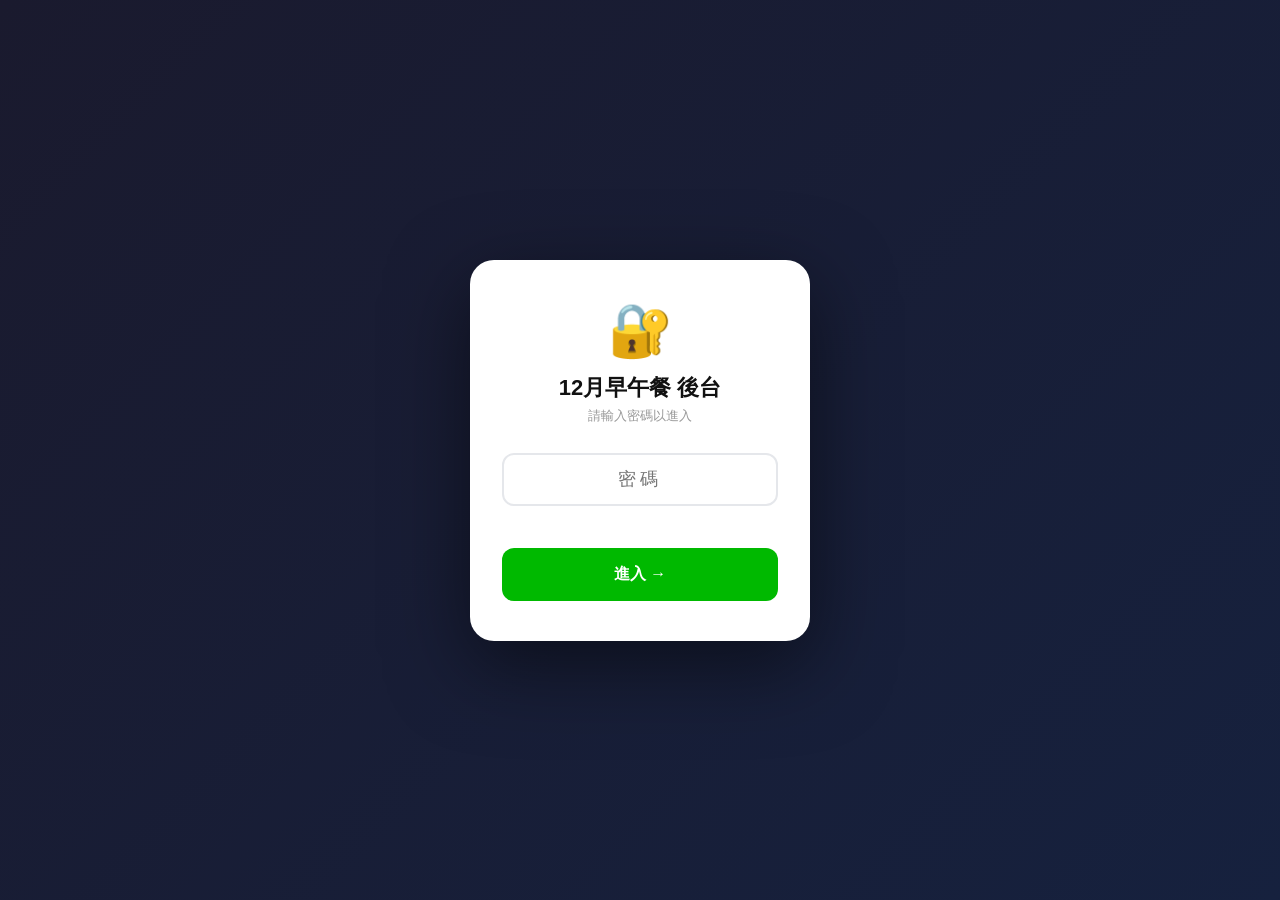
==== commit eb0959fc: "Update dashboard title and related text" ====
--- a/orders.html
+++ b/orders.html
@@ -4,7 +4,7 @@
 <head>
   <meta charset="UTF-8" />
   <meta name="viewport" content="width=device-width, initial-scale=1.0" />
-  <title>阿玲越南小吃 Dashboard</title>
+  <title>12月早午餐 Dashboard</title>
   <style>
     :root {
       --primary: #00b900;
@@ -488,7 +488,7 @@
     <div
       style="background:#fff; border-radius:24px; padding:40px 32px; width:90%; max-width:340px; text-align:center; box-shadow:0 24px 80px rgba(0,0,0,0.5);">
       <div style="font-size:52px; margin-bottom:12px;">🔐</div>
-      <div style="font-size:22px; font-weight:900; color:#111; margin-bottom:4px;">阿玲越南小吃 後台</div>
+      <div style="font-size:22px; font-weight:900; color:#111; margin-bottom:4px;">12月早午餐 後台</div>
       <div style="font-size:13px; color:#999; margin-bottom:28px;">請輸入密碼以進入</div>
       <input type="password" id="auth-pw-input" placeholder="密碼"
         style="width:100%; padding:14px; border:2px solid #e5e7eb; border-radius:12px; font-size:18px; text-align:center; outline:none; font-family:inherit; box-sizing:border-box; letter-spacing:4px;"
@@ -558,7 +558,7 @@
   <div class="app">
     <div class="topbar">
       <div class="brand">
-        <div class="brand-title">🍱 阿玲越南小吃</div>
+        <div class="brand-title">🥖 12月早午餐</div>
         <div class="brand-sub">Live orders</div>
       </div>
       <div class="tabs">
@@ -818,7 +818,7 @@
   </div>
 
   <script>
-    const WORKER_BASE = "https://alinh.thuanmnc.workers.dev";
+    const WORKER_BASE = "https://12cuobian.thuanmnc.workers.dev";
 
     // ====== AUTH ======
     async function checkAuth() {
@@ -982,7 +982,7 @@
     document.addEventListener("keydown", unlockSound, { once: true });
 
     function escapeHtml(s) {
-      return String(s !== null && s !== undefined ? s : "")
+      return String(s ?? "")
         .replace(/&/g, "&amp;")
         .replace(/</g, "&lt;")
         .replace(/>/g, "&gt;")
@@ -1000,9 +1000,9 @@
     }
 
     function sortByPickupTimeAsc(a, b) {
-      const at = parsePickupTimeMs(a && a.time);
-      const bt = parsePickupTimeMs(b && b.time);
-      if (Number.isNaN(at) || Number.isNaN(bt)) return ((a && a.createdAt) || 0) - ((b && b.createdAt) || 0);
+      const at = parsePickupTimeMs(a?.time);
+      const bt = parsePickupTimeMs(b?.time);
+      if (Number.isNaN(at) || Number.isNaN(bt)) return (a?.createdAt || 0) - (b?.createdAt || 0);
       return at - bt;
     }
 
@@ -1250,12 +1250,12 @@
 
         // Deduplicate
         const uniqueMap = new Map();
-        orders.forEach(o => { if (o && o.key) uniqueMap.set(o.key, o); });
+        orders.forEach(o => { if (o?.key) uniqueMap.set(o.key, o); });
         latestOrders = Array.from(uniqueMap.values());
 
         // New arrivals => sound
         const newArrivals = latestOrders.filter(o => o && o.key && !knownOrderKeys.has(o.key));
-        newArrivals.forEach(o => { if (o && o.key) knownOrderKeys.add(o.key); });
+        newArrivals.forEach(o => { if (o?.key) knownOrderKeys.add(o.key); });
 
         // NEW orders => fullscreen alert
         pendingNewOrders = latestOrders.filter(o => o && o.status === "NEW").slice().sort(sortByPickupTimeAsc);
@@ -1268,7 +1268,7 @@
         renderAll();
       } catch (e) {
         console.error(e);
-        document.getElementById("list-left").innerHTML = `<div style="text-align:center; padding: 22px; color:#d32f2f;">無法載入: ${escapeHtml((e && e.message) || e)}</div>`;
+        document.getElementById("list-left").innerHTML = `<div style="text-align:center; padding: 22px; color:#d32f2f;">無法載入: ${escapeHtml(e?.message || e)}</div>`;
         document.getElementById("list-right").innerHTML = `<div style="text-align:center; padding: 22px; color:#d32f2f;">無法載入</div>`;
         document.getElementById("list-history").innerHTML = `<div style="text-align:center; padding: 22px; color:#d32f2f;">無法載入</div>`;
       }
@@ -1304,7 +1304,7 @@
       const historyOrders = currentOrders
         .filter(o => o && ["PICKED_UP", "REJECTED"].includes(o.status))
         .slice()
-        .sort((a, b) => ((b && b.createdAt) || 0) - ((a && a.createdAt) || 0));
+        .sort((a, b) => (b?.createdAt || 0) - (a?.createdAt || 0));
 
       document.getElementById("count-left").innerText = String(leftOrders.length);
       document.getElementById("count-right").innerText = String(rightOrders.length);
@@ -1415,7 +1415,7 @@
           const mm = String(nowTaiwan.getUTCMonth() + 1).padStart(2, "0");
           const dd = String(nowTaiwan.getUTCDate()).padStart(2, "0");
           d = `${yyyy}-${mm}-${dd}`;
-        } else if (o && o.time && typeof o.time === "string" && o.time.match(/^\d{4}-\d{2}-\d{2}/)) {
+        } else if (o?.time && typeof o.time === "string" && o.time.match(/^\d{4}-\d{2}-\d{2}/)) {
           d = o.time.slice(0, 10);
         }
         if (!map.has(d)) map.set(d, []);
@@ -1540,7 +1540,7 @@
         document.getElementById("rejectModal").style.display === "flex";
 
       if (Date.now() < newAlertSnoozeUntilMs || isReviewing) {
-        const hasBrandNew = pendingNewOrders.some(o => o && o.key && !snoozedNewOrderKeys.has(o.key));
+        const hasBrandNew = pendingNewOrders.some(o => o?.key && !snoozedNewOrderKeys.has(o.key));
         if (!hasBrandNew) {
           alertEl.style.display = "none";
           stopContinuousAlarm();
@@ -1554,7 +1554,7 @@
 
     function dismissNewAlert() {
       newAlertSnoozeUntilMs = Date.now() + 30_000;
-      snoozedNewOrderKeys = new Set(pendingNewOrders.map(o => o && o.key).filter(Boolean));
+      snoozedNewOrderKeys = new Set(pendingNewOrders.map(o => o?.key).filter(Boolean));
       document.getElementById("new-alert").style.display = "none";
       stopContinuousAlarm();
     }
@@ -1672,7 +1672,7 @@
     }
 
     async function reviewAccept(btn) {
-      if (!(reviewingOrder && reviewingOrder.key)) return;
+      if (!reviewingOrder?.key) return;
       await updateStatus(reviewingOrder.key, "ACCEPTED", {}, btn);
       printOrder(reviewingOrder);
       closeModal();
@@ -1681,7 +1681,7 @@
     }
 
     function reviewOpenChange() {
-      if (!(reviewingOrder && reviewingOrder.key)) return;
+      if (!reviewingOrder?.key) return;
       currentOrderKey = reviewingOrder.key;
       closeModal();
       document.getElementById("change-reason").value = "時間需調整";
@@ -1693,7 +1693,7 @@
     }
 
     function reviewOpenReject() {
-      if (!(reviewingOrder && reviewingOrder.key)) return;
+      if (!reviewingOrder?.key) return;
       currentOrderKey = reviewingOrder.key;
       closeModal();
       document.getElementById("reject-reason").selectedIndex = 0;
@@ -1701,14 +1701,14 @@
     }
 
     async function markReadyFromReview(btn) {
-      if (!(reviewingOrder && reviewingOrder.key)) return;
+      if (!reviewingOrder?.key) return;
       await updateStatus(reviewingOrder.key, "DONE", {}, btn);
       closeModal();
       switchTab("live");
     }
 
     async function reviewForceCancel(btn) {
-      if (!(reviewingOrder && reviewingOrder.key)) return;
+      if (!reviewingOrder?.key) return;
       if (!confirm("Hủy đơn hàng này do khách không phản hồi?")) return;
       await updateStatus(reviewingOrder.key, "FORCE_REJECT", {}, btn);
       closeModal();
